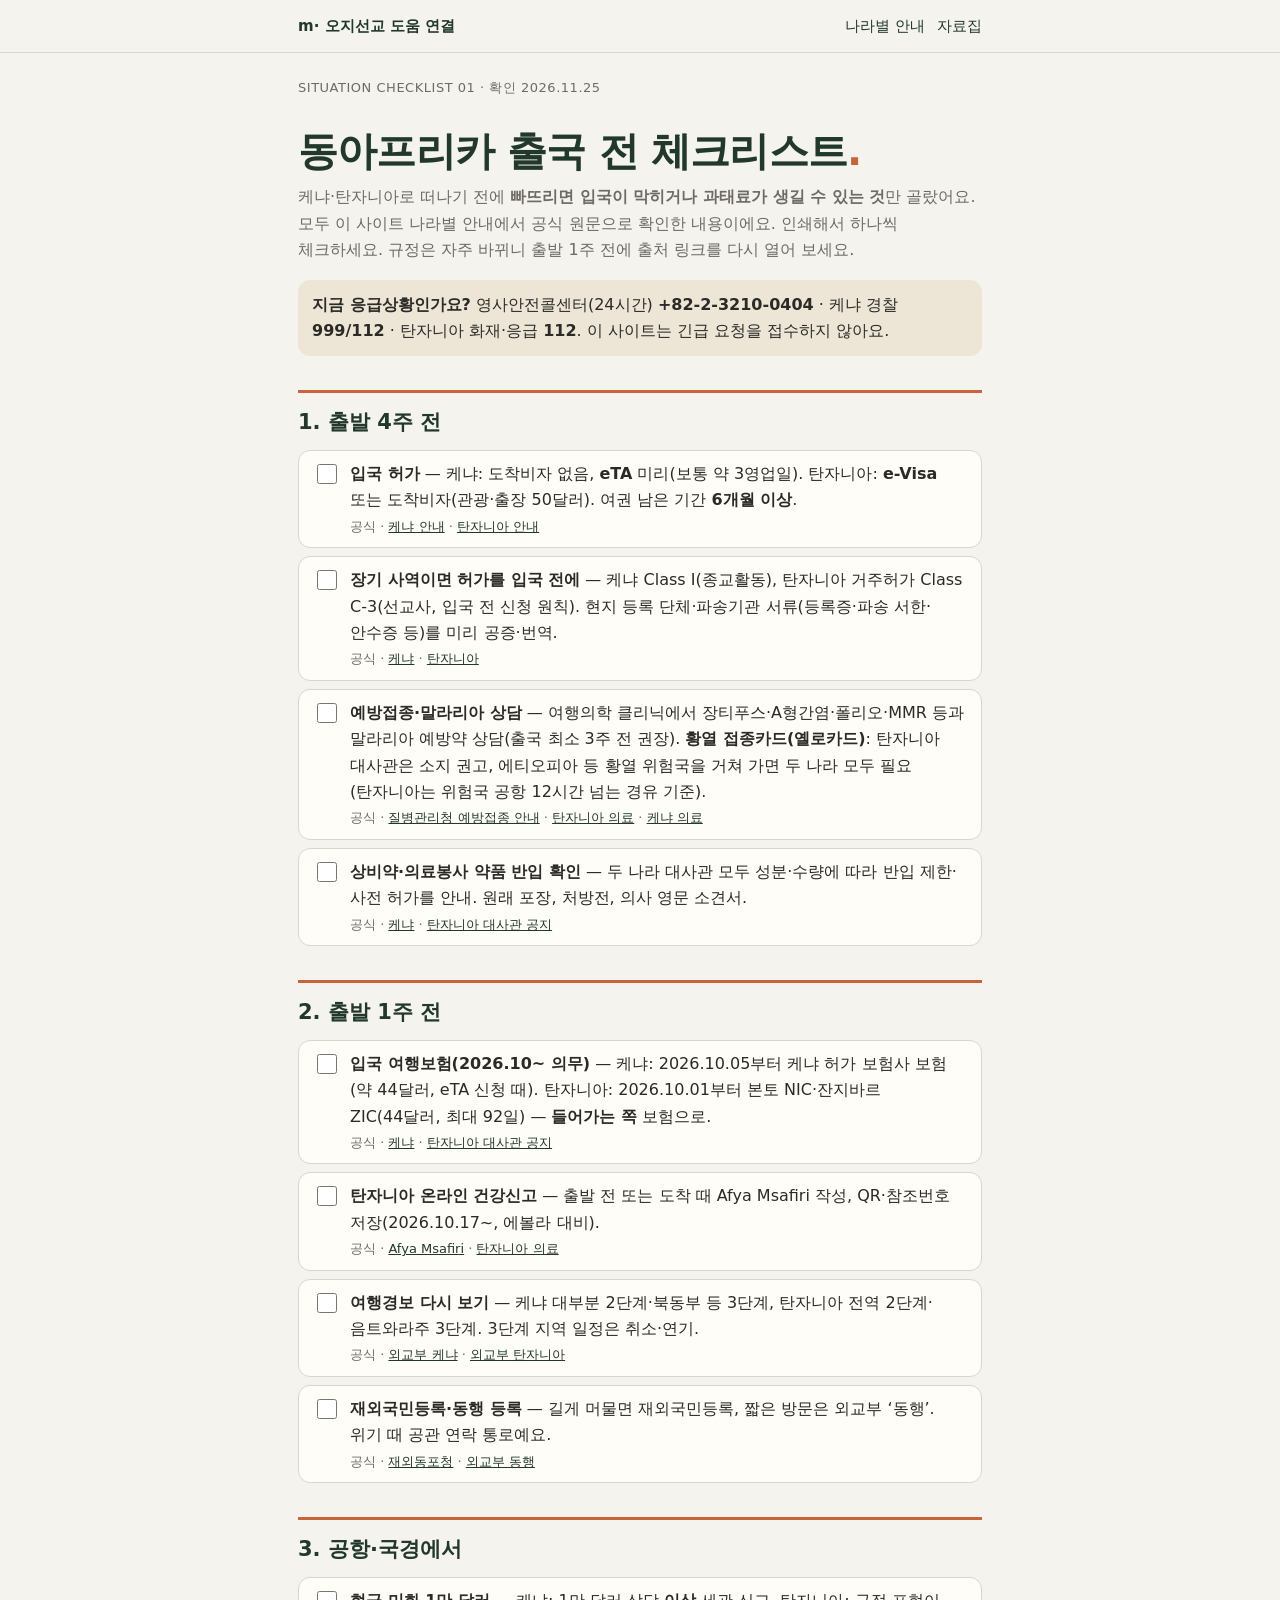
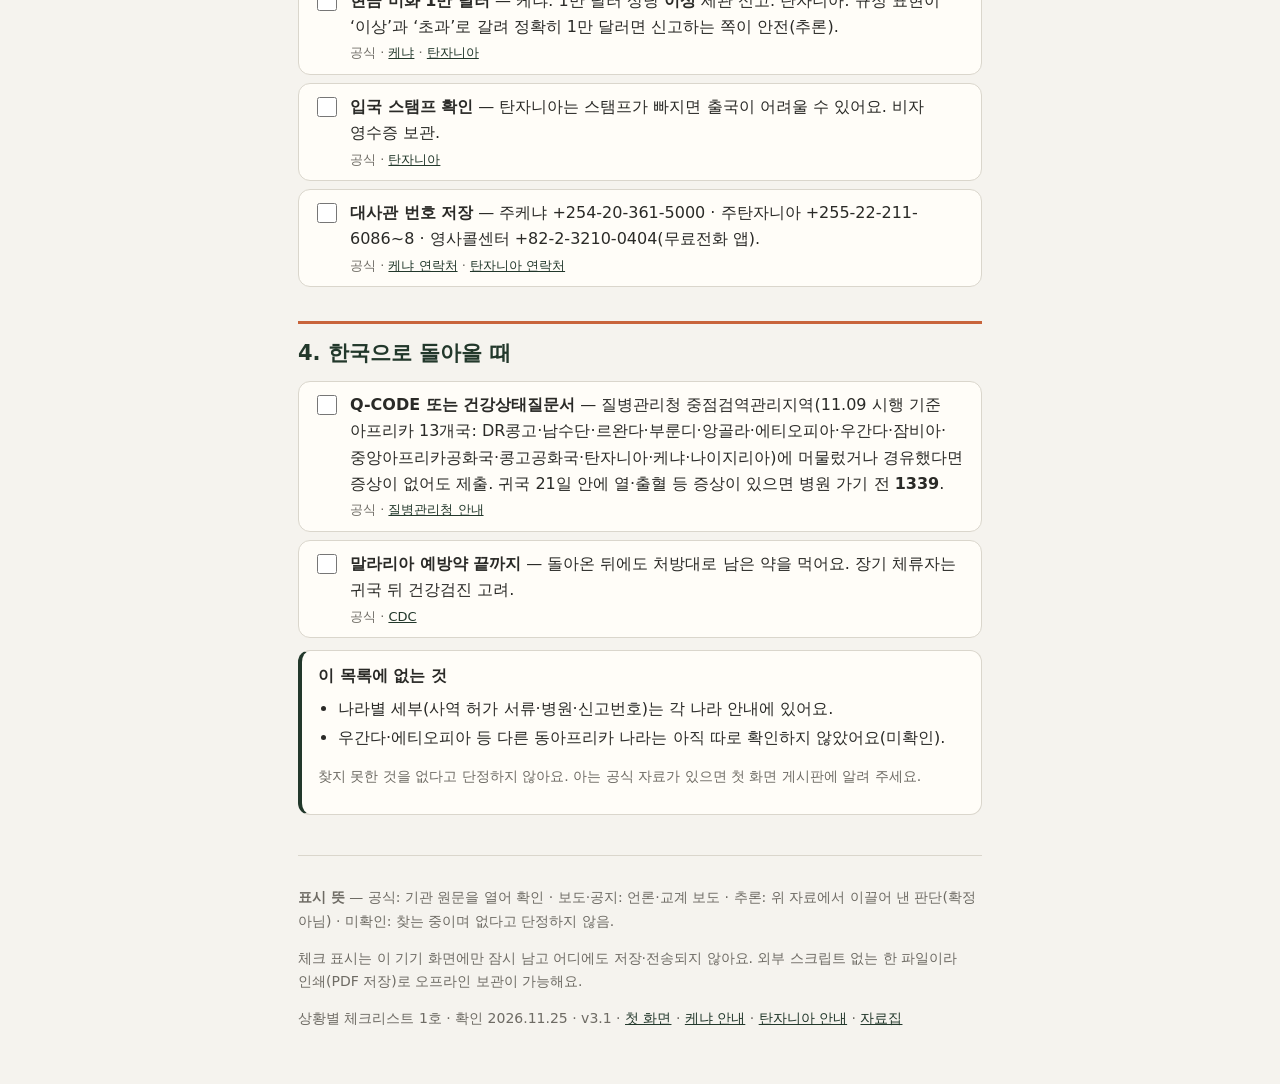
==== checklist-africa.html @ 7c3da621 "v3.1 (1/4): 탄자니아 안내(6호)·동아프리카 출국 전 체크리스트 신설, 자료 18건 추가(총 229건)" ====
<!doctype html><html lang="ko"><head><meta charset="utf-8"><meta name="viewport" content="width=device-width,initial-scale=1"><title>동아프리카 출국 전 체크리스트 · 오지선교 도움 연결</title><meta name="description" content="케냐·탄자니아 출국 전 체크리스트: eTA/e-Visa·입국 여행보험·사역 허가·황열 카드·의약품·현금 신고·귀국 Q-CODE (확인일 2026.11.25)"><style>:root{--bg:#F5F3EE;--band:#EFECE4;--g:#22382B;--g2:#2F4A3A;--or:#C8643B;--tx:#2A2A27;--mu:#6E6B64;--ln:#DAD6CC;--emg:#EDE6D6;--card:#FFFDF8}
*{box-sizing:border-box}body{margin:0;background:var(--bg);color:var(--tx);font:16px/1.65 system-ui,-apple-system,"Apple SD Gothic Neo","Noto Sans KR",sans-serif;word-break:keep-all}
a{color:var(--g);word-break:break-all}.wrap{max-width:720px;margin:0 auto;padding:0 18px}
header{border-bottom:1px solid var(--ln);background:var(--bg)}header .wrap{display:flex;gap:12px;align-items:center;min-height:52px;flex-wrap:wrap}
header a{text-decoration:none;font-size:15px}.logo{font-weight:700;color:var(--g)}.sp{margin-left:auto}
h1{font-size:clamp(28px,6vw,40px);line-height:1.25;color:var(--g);margin:28px 0 8px;letter-spacing:-.02em}h1 .dot{color:var(--or)}
.eye{font-size:13px;color:var(--mu);letter-spacing:.04em;margin:24px 0 0}.lead{color:var(--mu);margin:0 0 16px}
h2{font-size:21px;color:var(--g);margin:34px 0 10px;padding-top:12px;border-top:3px solid var(--or)}
.emg{background:var(--emg);border-radius:12px;padding:12px 14px;margin:16px 0}
.box{background:var(--card);border:1px solid var(--ln);border-left:4px solid var(--g);border-radius:12px;padding:12px 16px;margin:12px 0}
.box ul{margin:6px 0;padding-left:20px}.box li{margin:3px 0}
.it{display:flex;gap:10px;align-items:flex-start;background:var(--card);border:1px solid var(--ln);border-radius:12px;padding:12px 14px;margin:10px 0}
.it p{margin:4px 0}.it small{display:block;color:var(--mu);font-size:13px}
.t{flex:none;font-size:12px;border-radius:99px;padding:2px 9px;margin-top:3px;white-space:nowrap;border:1px solid transparent}
.t.o{background:#E4ECE6;color:var(--g)}.t.c{background:#E4ECE6;color:var(--g);border-color:var(--g)}.t.p{background:#F6E6DC;color:#8A3E1E}.t.u{background:#EEECE7;color:var(--mu)}
table{width:100%;border-collapse:collapse;background:var(--card);font-size:15px;margin:8px 0}th,td{border:1px solid var(--ln);padding:8px;text-align:left;vertical-align:top}th{background:var(--band);color:var(--g);white-space:nowrap}
.l4{color:#8A1E1E;font-weight:700}.l3{color:#A04A12;font-weight:700}.l2{color:#7A5A00;font-weight:700}.l1{color:var(--g);font-weight:700}
.muted{color:var(--mu);font-size:14px}footer{margin:40px 0 0;border-top:1px solid var(--ln);padding:16px 0 40px;color:var(--mu);font-size:14px}
@media(max-width:480px){.it{flex-direction:column;gap:4px}th,td{padding:6px;font-size:14px}}
@media print{header .sp,header a:not(.logo){display:none}a{color:#000}.it,.box{break-inside:avoid}}.t.i{background:#EDE7F3;color:#4B3A66}</style><style>.ck{list-style:none;padding:0;margin:8px 0}.ck li{background:var(--card);border:1px solid var(--ln);border-radius:12px;padding:10px 14px;margin:8px 0}.ck label{display:flex;gap:10px;align-items:flex-start;cursor:pointer}.ck input{width:20px;height:20px;flex:none;margin-top:3px;accent-color:#22382B}.ck small{display:block;color:var(--mu);font-size:13px;margin-top:2px}</style></head>
<body><header><div class="wrap"><a class="logo" href="index.html">m· 오지선교 도움 연결</a><a class="sp" href="index.html#country">나라별 안내</a><a href="collection.html">자료집</a></div></header>
<main class="wrap">
<p class="eye">SITUATION CHECKLIST 01 · 확인 2026.11.25</p>
<h1>동아프리카 출국 전 체크리스트<span class="dot">.</span></h1>
<p class="lead">케냐·탄자니아로 떠나기 전에 <b>빠뜨리면 입국이 막히거나 과태료가 생길 수 있는 것</b>만 골랐어요. 모두 이 사이트 나라별 안내에서 공식 원문으로 확인한 내용이에요. 인쇄해서 하나씩 체크하세요. 규정은 자주 바뀌니 출발 1주 전에 출처 링크를 다시 열어 보세요.</p>
<p class="emg"><b>지금 응급상황인가요?</b> 영사안전콜센터(24시간) <b>+82-2-3210-0404</b> · 케냐 경찰 <b>999/112</b> · 탄자니아 화재·응급 <b>112</b>. 이 사이트는 긴급 요청을 접수하지 않아요.</p>

<h2 id="d30">1. 출발 4주 전</h2>
<ul class="ck">
<li><label><input type="checkbox"><span><b>입국 허가</b> — 케냐: 도착비자 없음, <b>eTA</b> 미리(보통 약 3영업일). 탄자니아: <b>e-Visa</b> 또는 도착비자(관광·출장 50달러). 여권 남은 기간 <b>6개월 이상</b>.<small>공식 · <a href="country-kenya.html#visa">케냐 안내</a> · <a href="country-tanzania.html#visa">탄자니아 안내</a></small></span></label></li>
<li><label><input type="checkbox"><span><b>장기 사역이면 허가를 입국 전에</b> — 케냐 Class I(종교활동), 탄자니아 거주허가 Class C-3(선교사, 입국 전 신청 원칙). 현지 등록 단체·파송기관 서류(등록증·파송 서한·안수증 등)를 미리 공증·번역.<small>공식 · <a href="country-kenya.html#visa">케냐</a> · <a href="country-tanzania.html#visa">탄자니아</a></small></span></label></li>
<li><label><input type="checkbox"><span><b>예방접종·말라리아 상담</b> — 여행의학 클리닉에서 장티푸스·A형간염·폴리오·MMR 등과 말라리아 예방약 상담(출국 최소 3주 전 권장). <b>황열 접종카드(옐로카드)</b>: 탄자니아 대사관은 소지 권고, 에티오피아 등 황열 위험국을 거쳐 가면 두 나라 모두 필요(탄자니아는 위험국 공항 12시간 넘는 경유 기준).<small>공식 · <a href="https://travelhealth.kdca.go.kr/travel/nqs/vaccinInfo.do" target="_blank" rel="noopener noreferrer">질병관리청 예방접종 안내</a> · <a href="country-tanzania.html#health">탄자니아 의료</a> · <a href="country-kenya.html#health">케냐 의료</a></small></span></label></li>
<li><label><input type="checkbox"><span><b>상비약·의료봉사 약품 반입 확인</b> — 두 나라 대사관 모두 성분·수량에 따라 반입 제한·사전 허가를 안내. 원래 포장, 처방전, 의사 영문 소견서.<small>공식 · <a href="country-kenya.html#health">케냐</a> · <a href="https://www.0404.go.kr/bbs/embsyNtc/1347295/detail?ntnCd=225" target="_blank" rel="noopener noreferrer">탄자니아 대사관 공지</a></small></span></label></li>
</ul>
<h2 id="d7">2. 출발 1주 전</h2>
<ul class="ck">
<li><label><input type="checkbox"><span><b>입국 여행보험(2026.10~ 의무)</b> — 케냐: 2026.10.05부터 케냐 허가 보험사 보험(약 44달러, eTA 신청 때). 탄자니아: 2026.10.01부터 본토 NIC·잔지바르 ZIC(44달러, 최대 92일) — <b>들어가는 쪽</b> 보험으로.<small>공식 · <a href="country-kenya.html#visa">케냐</a> · <a href="https://www.0404.go.kr/bbs/embsyNtc/1347300/detail?ntnCd=225" target="_blank" rel="noopener noreferrer">탄자니아 대사관 공지</a></small></span></label></li>
<li><label><input type="checkbox"><span><b>탄자니아 온라인 건강신고</b> — 출발 전 또는 도착 때 Afya Msafiri 작성, QR·참조번호 저장(2026.10.17~, 에볼라 대비).<small>공식 · <a href="https://afyamsafiri.moh.go.tz" target="_blank" rel="noopener noreferrer">Afya Msafiri</a> · <a href="country-tanzania.html#health">탄자니아 의료</a></small></span></label></li>
<li><label><input type="checkbox"><span><b>여행경보 다시 보기</b> — 케냐 대부분 2단계·북동부 등 3단계, 탄자니아 전역 2단계·음트와라주 3단계. 3단계 지역 일정은 취소·연기.<small>공식 · <a href="https://www.0404.go.kr/ntnSafetyInfo/206/detail" target="_blank" rel="noopener noreferrer">외교부 케냐</a> · <a href="https://www.0404.go.kr/ntnSafetyInfo/225/detail" target="_blank" rel="noopener noreferrer">외교부 탄자니아</a></small></span></label></li>
<li><label><input type="checkbox"><span><b>재외국민등록·동행 등록</b> — 길게 머물면 재외국민등록, 짧은 방문은 외교부 ‘동행’. 위기 때 공관 연락 통로예요.<small>공식 · <a href="https://www.oka.go.kr/web/content.do?menu_cd=000050" target="_blank" rel="noopener noreferrer">재외동포청</a> · <a href="https://0404.go.kr/bbs/contsPst/MST0000000000103/3/detail" target="_blank" rel="noopener noreferrer">외교부 동행</a></small></span></label></li>
</ul>
<h2 id="d0">3. 공항·국경에서</h2>
<ul class="ck">
<li><label><input type="checkbox"><span><b>현금 미화 1만 달러</b> — 케냐: 1만 달러 상당 <b>이상</b> 세관 신고. 탄자니아: 규정 표현이 ‘이상’과 ‘초과’로 갈려 정확히 1만 달러면 신고하는 쪽이 안전(추론).<small>공식 · <a href="country-kenya.html#money">케냐</a> · <a href="country-tanzania.html#money">탄자니아</a></small></span></label></li>
<li><label><input type="checkbox"><span><b>입국 스탬프 확인</b> — 탄자니아는 스탬프가 빠지면 출국이 어려울 수 있어요. 비자 영수증 보관.<small>공식 · <a href="country-tanzania.html#visa">탄자니아</a></small></span></label></li>
<li><label><input type="checkbox"><span><b>대사관 번호 저장</b> — 주케냐 +254-20-361-5000 · 주탄자니아 +255-22-211-6086~8 · 영사콜센터 +82-2-3210-0404(무료전화 앱).<small>공식 · <a href="country-kenya.html#contact">케냐 연락처</a> · <a href="country-tanzania.html#contact">탄자니아 연락처</a></small></span></label></li>
</ul>
<h2 id="back">4. 한국으로 돌아올 때</h2>
<ul class="ck">
<li><label><input type="checkbox"><span><b>Q-CODE 또는 건강상태질문서</b> — 질병관리청 중점검역관리지역(11.09 시행 기준 아프리카 13개국: DR콩고·남수단·르완다·부룬디·앙골라·에티오피아·우간다·잠비아·중앙아프리카공화국·콩고공화국·탄자니아·케냐·나이지리아)에 머물렀거나 경유했다면 증상이 없어도 제출. 귀국 21일 안에 열·출혈 등 증상이 있으면 병원 가기 전 <b>1339</b>.<small>공식 · <a href="https://travelhealth.kdca.go.kr/travel/bbs/BD_selectBbs.do?q_bbsDocNo=20261105171612824&amp;q_bbsSn=1026" target="_blank" rel="noopener noreferrer">질병관리청 안내</a></small></span></label></li>
<li><label><input type="checkbox"><span><b>말라리아 예방약 끝까지</b> — 돌아온 뒤에도 처방대로 남은 약을 먹어요. 장기 체류자는 귀국 뒤 건강검진 고려.<small>공식 · <a href="https://wwwnc.cdc.gov/travel/destinations/traveler/none/tanzania" target="_blank" rel="noopener noreferrer">CDC</a></small></span></label></li>
</ul>
<div class="box"><b>이 목록에 없는 것</b><ul><li>나라별 세부(사역 허가 서류·병원·신고번호)는 각 나라 안내에 있어요.</li><li>우간다·에티오피아 등 다른 동아프리카 나라는 아직 따로 확인하지 않았어요(미확인).</li></ul><p class="muted">찾지 못한 것을 없다고 단정하지 않아요. 아는 공식 자료가 있으면 첫 화면 게시판에 알려 주세요.</p></div>
<footer><p><b>표시 뜻</b> — 공식: 기관 원문을 열어 확인 · 보도·공지: 언론·교계 보도 · 추론: 위 자료에서 이끌어 낸 판단(확정 아님) · 미확인: 찾는 중이며 없다고 단정하지 않음.</p>
<p>체크 표시는 이 기기 화면에만 잠시 남고 어디에도 저장·전송되지 않아요. 외부 스크립트 없는 한 파일이라 인쇄(PDF 저장)로 오프라인 보관이 가능해요.</p>
<p>상황별 체크리스트 1호 · 확인 2026.11.25 · v3.1 · <a href="index.html">첫 화면</a> · <a href="country-kenya.html">케냐 안내</a> · <a href="country-tanzania.html">탄자니아 안내</a> · <a href="collection.html">자료집</a></p></footer></main></body></html>
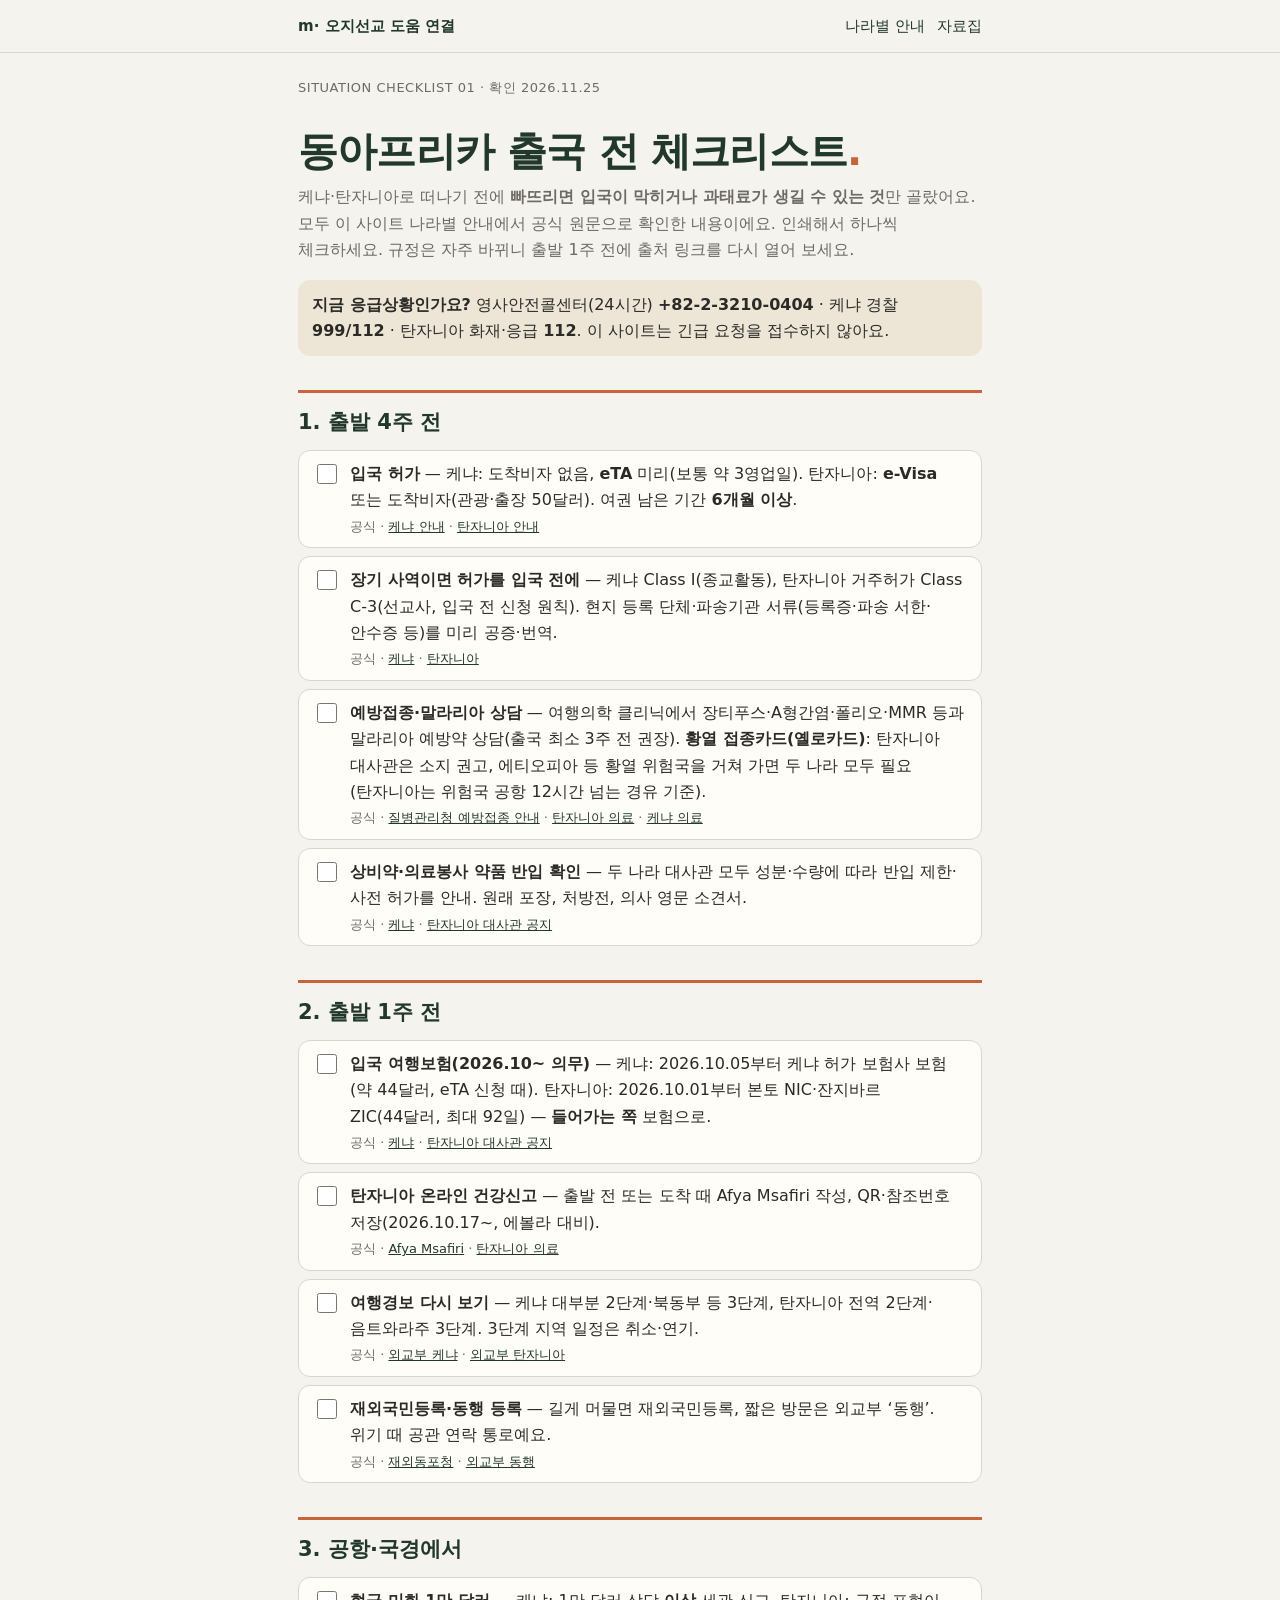
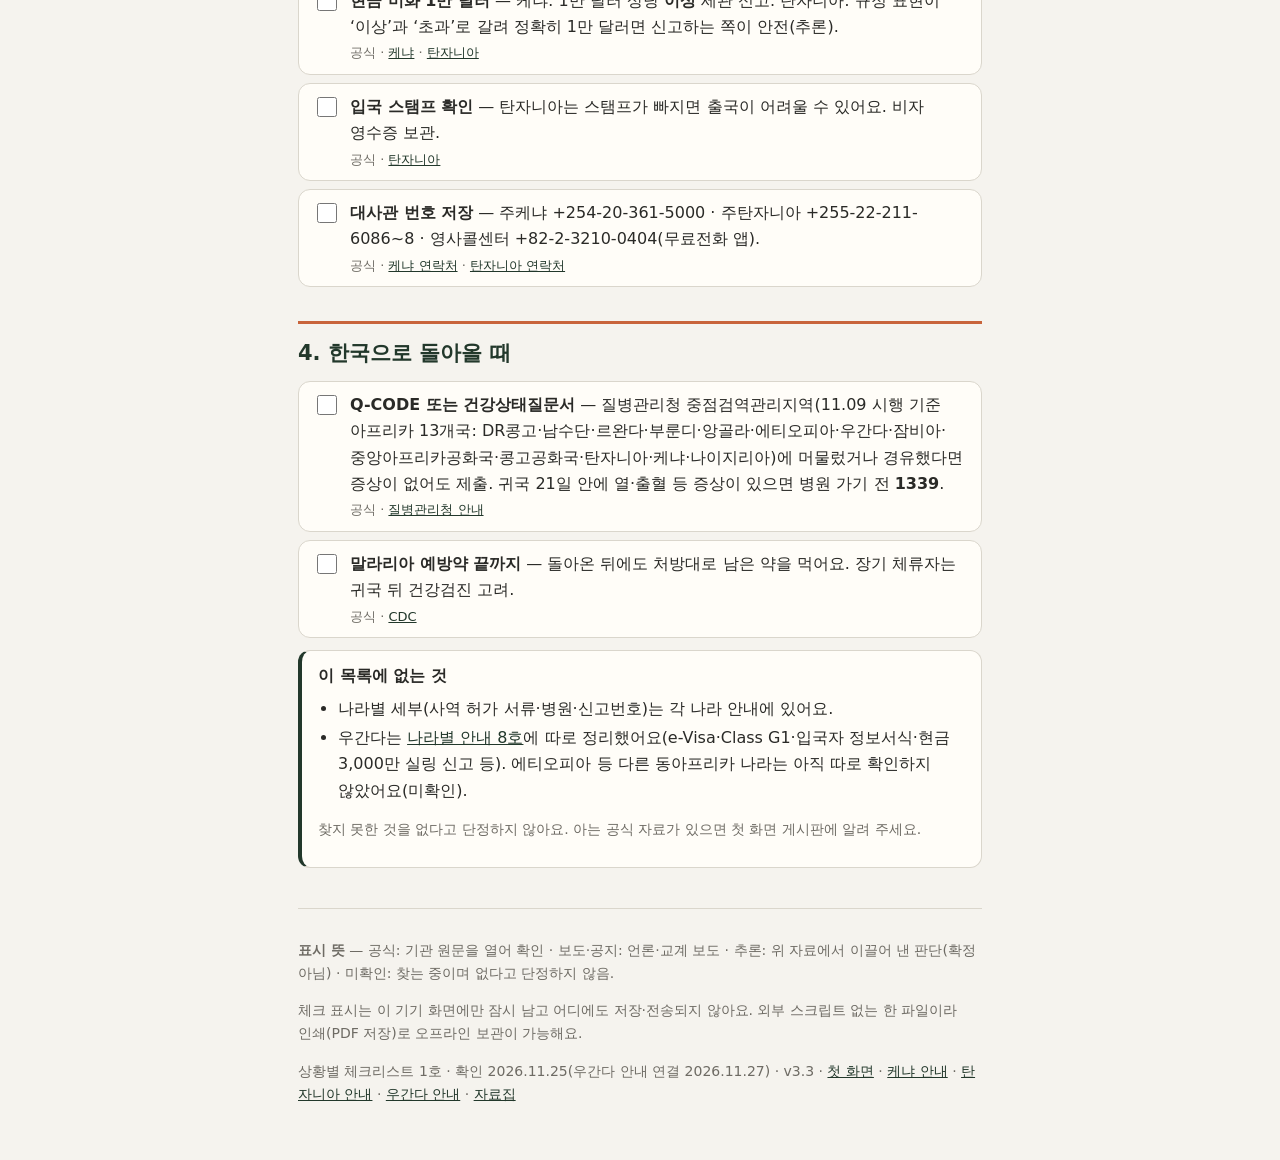
==== commit 8953a5fd: "v3.3 (2/4): 첫 화면 우간다 카드·최근 바뀐 것(시행령 11.27 재확인), 체크리스트·인도네시아·탄자니아 꼬리말" ====
--- a/checklist-africa.html
+++ b/checklist-africa.html
@@ -50,7 +50,7 @@
 <li><label><input type="checkbox"><span><b>Q-CODE 또는 건강상태질문서</b> — 질병관리청 중점검역관리지역(11.09 시행 기준 아프리카 13개국: DR콩고·남수단·르완다·부룬디·앙골라·에티오피아·우간다·잠비아·중앙아프리카공화국·콩고공화국·탄자니아·케냐·나이지리아)에 머물렀거나 경유했다면 증상이 없어도 제출. 귀국 21일 안에 열·출혈 등 증상이 있으면 병원 가기 전 <b>1339</b>.<small>공식 · <a href="https://travelhealth.kdca.go.kr/travel/bbs/BD_selectBbs.do?q_bbsDocNo=20261105171612824&amp;q_bbsSn=1026" target="_blank" rel="noopener noreferrer">질병관리청 안내</a></small></span></label></li>
 <li><label><input type="checkbox"><span><b>말라리아 예방약 끝까지</b> — 돌아온 뒤에도 처방대로 남은 약을 먹어요. 장기 체류자는 귀국 뒤 건강검진 고려.<small>공식 · <a href="https://wwwnc.cdc.gov/travel/destinations/traveler/none/tanzania" target="_blank" rel="noopener noreferrer">CDC</a></small></span></label></li>
 </ul>
-<div class="box"><b>이 목록에 없는 것</b><ul><li>나라별 세부(사역 허가 서류·병원·신고번호)는 각 나라 안내에 있어요.</li><li>우간다·에티오피아 등 다른 동아프리카 나라는 아직 따로 확인하지 않았어요(미확인).</li></ul><p class="muted">찾지 못한 것을 없다고 단정하지 않아요. 아는 공식 자료가 있으면 첫 화면 게시판에 알려 주세요.</p></div>
+<div class="box"><b>이 목록에 없는 것</b><ul><li>나라별 세부(사역 허가 서류·병원·신고번호)는 각 나라 안내에 있어요.</li><li>우간다는 <a href="country-uganda.html">나라별 안내 8호</a>에 따로 정리했어요(e-Visa·Class G1·입국자 정보서식·현금 3,000만 실링 신고 등). 에티오피아 등 다른 동아프리카 나라는 아직 따로 확인하지 않았어요(미확인).</li></ul><p class="muted">찾지 못한 것을 없다고 단정하지 않아요. 아는 공식 자료가 있으면 첫 화면 게시판에 알려 주세요.</p></div>
 <footer><p><b>표시 뜻</b> — 공식: 기관 원문을 열어 확인 · 보도·공지: 언론·교계 보도 · 추론: 위 자료에서 이끌어 낸 판단(확정 아님) · 미확인: 찾는 중이며 없다고 단정하지 않음.</p>
 <p>체크 표시는 이 기기 화면에만 잠시 남고 어디에도 저장·전송되지 않아요. 외부 스크립트 없는 한 파일이라 인쇄(PDF 저장)로 오프라인 보관이 가능해요.</p>
-<p>상황별 체크리스트 1호 · 확인 2026.11.25 · v3.1 · <a href="index.html">첫 화면</a> · <a href="country-kenya.html">케냐 안내</a> · <a href="country-tanzania.html">탄자니아 안내</a> · <a href="collection.html">자료집</a></p></footer></main></body></html>
+<p>상황별 체크리스트 1호 · 확인 2026.11.25(우간다 안내 연결 2026.11.27) · v3.3 · <a href="index.html">첫 화면</a> · <a href="country-kenya.html">케냐 안내</a> · <a href="country-tanzania.html">탄자니아 안내</a> · <a href="country-uganda.html">우간다 안내</a> · <a href="collection.html">자료집</a></p></footer></main></body></html>
